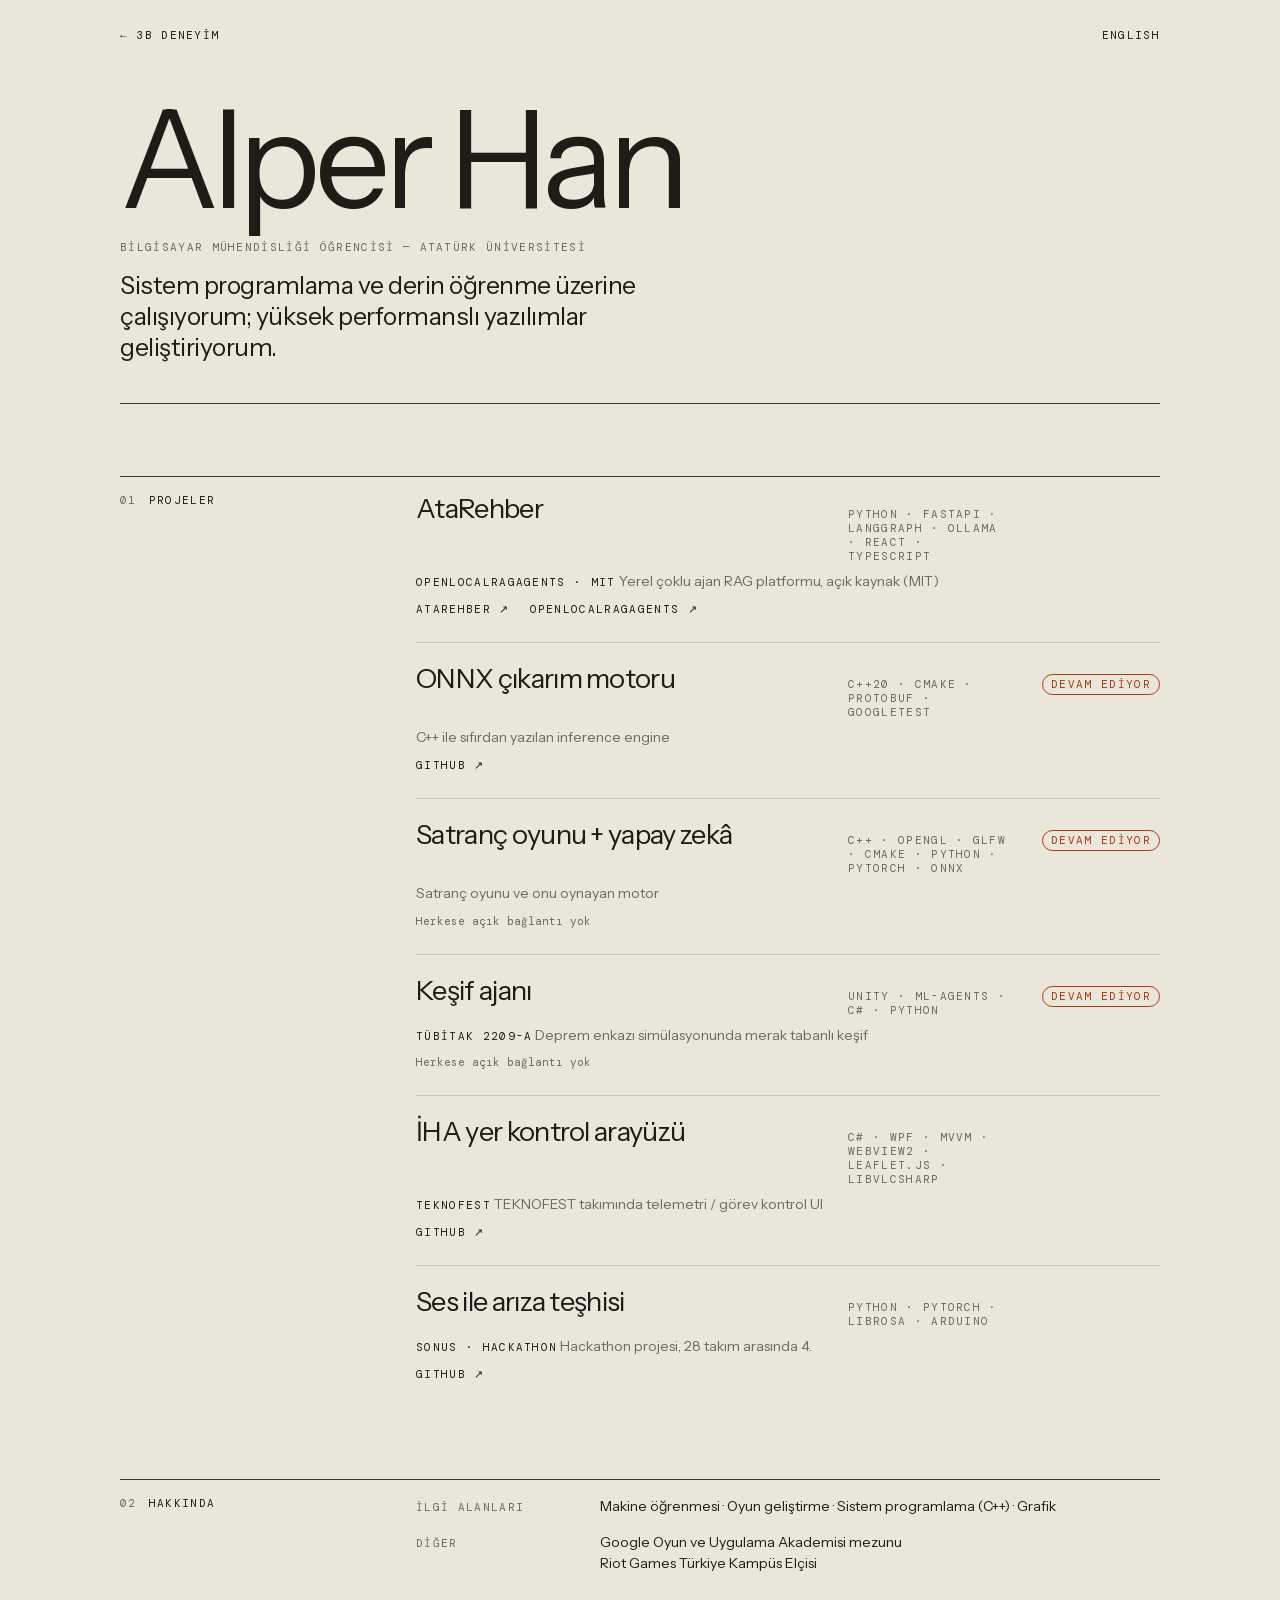
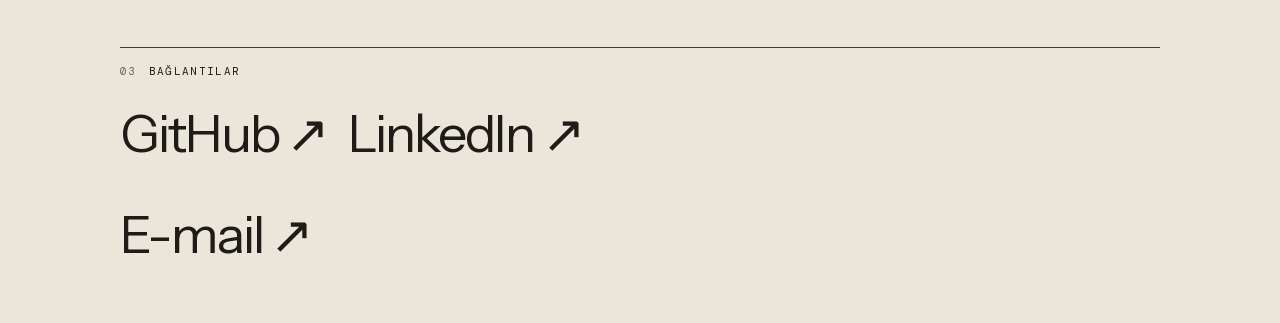
==== cv.html @ dc9bae09 "Yayın a87f12d" ====
<!doctype html>
<html lang="tr">
  <head>
    <meta charset="UTF-8" />
    <meta http-equiv="Content-Security-Policy" content="default-src 'self'; script-src 'self'; style-src 'self'; img-src 'self' data:; font-src 'self'; connect-src 'self'; object-src 'none'; base-uri 'self'; form-action 'none'; upgrade-insecure-requests" />
    <meta name="viewport" content="width=device-width, initial-scale=1.0" />
    <title>Alper Han · Hızlı görünüm</title>
    <meta name="description" content="Alper Han — Sistem programlama ve derin öğrenme üzerine çalışıyorum; yüksek performanslı yazılımlar geliştiriyorum." />
    <meta name="theme-color" content="#ebe6da" />
    <link rel="icon" type="image/svg+xml" href="/favicon.svg" />
    <link rel="canonical" href="https://siralper.github.io/cv" />
    <link rel="alternate" hreflang="en" href="https://siralper.github.io/en/cv" />
    <meta property="og:type" content="profile" />
    <meta property="og:title" content="Alper Han · Hızlı görünüm" />
    <meta property="og:description" content="Alper Han — Sistem programlama ve derin öğrenme üzerine çalışıyorum; yüksek performanslı yazılımlar geliştiriyorum." />
    <meta property="og:image" content="https://siralper.github.io/og-image.jpg" />
    <meta property="og:image:width" content="1200" />
    <meta property="og:image:height" content="630" />
    <meta name="twitter:card" content="summary_large_image" />
    <meta property="og:url" content="https://siralper.github.io/cv" />
    <link rel="preload" href="/fonts/instrumentsans-latin.woff2" as="font" type="font/woff2" crossorigin />
    <link rel="stylesheet" crossorigin href="/assets/quick-view-DRAt-xEB.css">
  </head>
  <body>
    
  <div class="qv">
    <header class="qv__header">
      <nav class="qv__nav" aria-label="Hızlı görünüm">
        <a href="/">← 3B deneyim</a>
        <a href="/en/cv" lang="en" hreflang="en">English</a>
      </nav>
      <h1 class="qv__name">Alper Han</h1>
      <p class="qv__role">Bilgisayar Mühendisliği Öğrencisi — Atatürk Üniversitesi</p>
      <p class="qv__about">Sistem programlama ve derin öğrenme üzerine çalışıyorum; yüksek performanslı yazılımlar geliştiriyorum.</p>
    </header>

    <section class="qv__section" aria-labelledby="qv-projects">
      <h2 class="qv__label" id="qv-projects"><span>01</span> Projeler</h2>
      <ol class="qv__list">
        <li class="qv__row">
          <strong class="qv__title">AtaRehber</strong>
          <span class="qv__meta"><span lang="en">Python · FastAPI · LangGraph · Ollama · React · TypeScript</span></span>
          <span class="qv__meta qv__status"></span>
          <p class="qv__summary"><span class="qv__tag">OpenLocalRagAgents · MIT</span> Yerel çoklu ajan RAG platformu, açık kaynak (MIT)</p>
          <p class="qv__links"><a href="https://github.com/SirAlper/AtaRehber" target="_blank" rel="noreferrer" lang="en">AtaRehber ↗</a><a href="https://github.com/SirAlper/OpenLocalRagAgents" target="_blank" rel="noreferrer" lang="en">OpenLocalRagAgents ↗</a></p>
        </li>
        <li class="qv__row">
          <strong class="qv__title">ONNX çıkarım motoru</strong>
          <span class="qv__meta"><span lang="en">C++20 · CMake · Protobuf · GoogleTest</span></span>
          <span class="qv__meta qv__status"><span class="status">Devam ediyor</span></span>
          <p class="qv__summary">C++ ile sıfırdan yazılan inference engine</p>
          <p class="qv__links"><a href="https://github.com/SirAlper/inference-engine" target="_blank" rel="noreferrer" lang="en">GitHub ↗</a></p>
        </li>
        <li class="qv__row">
          <strong class="qv__title">Satranç oyunu + yapay zekâ</strong>
          <span class="qv__meta"><span lang="en">C++ · OpenGL · GLFW · CMake · Python · PyTorch · ONNX</span></span>
          <span class="qv__meta qv__status"><span class="status">Devam ediyor</span></span>
          <p class="qv__summary">Satranç oyunu ve onu oynayan motor</p>
          <p class="qv__links"><span class="muted">Herkese açık bağlantı yok</span></p>
        </li>
        <li class="qv__row">
          <strong class="qv__title">Keşif ajanı</strong>
          <span class="qv__meta"><span lang="en">Unity · ML-Agents · C# · Python</span></span>
          <span class="qv__meta qv__status"><span class="status">Devam ediyor</span></span>
          <p class="qv__summary"><span class="qv__tag">TÜBİTAK 2209-A</span> Deprem enkazı simülasyonunda merak tabanlı keşif</p>
          <p class="qv__links"><span class="muted">Herkese açık bağlantı yok</span></p>
        </li>
        <li class="qv__row">
          <strong class="qv__title">İHA yer kontrol arayüzü</strong>
          <span class="qv__meta"><span lang="en">C# · WPF · MVVM · WebView2 · Leaflet.js · LibVLCSharp</span></span>
          <span class="qv__meta qv__status"></span>
          <p class="qv__summary"><span class="qv__tag">TEKNOFEST</span> TEKNOFEST takımında telemetri / görev kontrol UI</p>
          <p class="qv__links"><a href="https://github.com/SirAlper/EtukenControlStation" target="_blank" rel="noreferrer" lang="en">GitHub ↗</a></p>
        </li>
        <li class="qv__row">
          <strong class="qv__title">Ses ile arıza teşhisi</strong>
          <span class="qv__meta"><span lang="en">Python · PyTorch · librosa · Arduino</span></span>
          <span class="qv__meta qv__status"></span>
          <p class="qv__summary"><span class="qv__tag">Sonus · Hackathon</span> Hackathon projesi, 28 takım arasında 4.</p>
          <p class="qv__links"><a href="https://github.com/SirAlper/Sonus" target="_blank" rel="noreferrer" lang="en">GitHub ↗</a></p>
        </li></ol>
    </section>

    <section class="qv__section" aria-labelledby="qv-about">
      <h2 class="qv__label" id="qv-about"><span>02</span> Hakkında</h2>
      <dl class="qv__facts">
        <dt>İlgi alanları</dt><dd>Makine öğrenmesi · Oyun geliştirme · Sistem programlama (C++) · Grafik</dd>
        <dt>Diğer</dt><dd>Google Oyun ve Uygulama Akademisi mezunu<br />Riot Games Türkiye Kampüs Elçisi</dd>
      </dl>
    </section>

    <footer class="qv__footer">
      <span class="qv__label"><span>03</span> Bağlantılar</span>
      <p class="qv__links qv__links--big"><a href="https://github.com/SirAlper" target="_blank" rel="noreferrer" lang="en">GitHub ↗</a><a href="https://www.linkedin.com/in/alper-han-4a1a1bb9/" target="_blank" rel="noreferrer" lang="en">LinkedIn ↗</a><a href="mailto:hanalperhan@gmail.com" lang="en">E-mail ↗</a></p>
    </footer>
  </div>
  </body>
</html>
---- assets/quick-view-DRAt-xEB.css ----
@font-face{font-family:Instrument Sans;src:url(/fonts/instrumentsans-latin.woff2)format("woff2");font-weight:400 600;font-display:swap;unicode-range:U+??,U+131,U+152-153,U+2BB-2BC,U+2C6,U+2DA,U+2DC,U+304,U+308,U+329,U+2000-206F,U+20AC,U+2122,U+2191,U+2193,U+2212,U+2215,U+FEFF,U+FFFD}@font-face{font-family:Instrument Sans;src:url(/fonts/instrumentsans-latin-ext.woff2)format("woff2");font-weight:400 600;font-display:swap;unicode-range:U+100-2BA,U+2BD-2C5,U+2C7-2CC,U+2CE-2D7,U+2DD-2FF,U+304,U+308,U+329,U+1D00-1DBF,U+1E00-1E9F,U+1EF2-1EFF,U+2020,U+20A0-20AB,U+20AD-20C4,U+2113,U+2C60-2C7F,U+A720-A7FF}@font-face{font-family:DM Mono;src:url(/fonts/dmmono-400-latin.woff2)format("woff2");font-weight:400;font-display:swap;unicode-range:U+??,U+131,U+152-153,U+2BB-2BC,U+2C6,U+2DA,U+2DC,U+304,U+308,U+329,U+2000-206F,U+20AC,U+2122,U+2191,U+2193,U+2212,U+2215,U+FEFF,U+FFFD}@font-face{font-family:DM Mono;src:url(/fonts/dmmono-400-latin-ext.woff2)format("woff2");font-weight:400;font-display:swap;unicode-range:U+100-2BA,U+2BD-2C5,U+2C7-2CC,U+2CE-2D7,U+2DD-2FF,U+304,U+308,U+329,U+1D00-1DBF,U+1E00-1E9F,U+1EF2-1EFF,U+2020,U+20A0-20AB,U+20AD-20C4,U+2113,U+2C60-2C7F,U+A720-A7FF}@font-face{font-family:DM Mono;src:url(/fonts/dmmono-500-latin.woff2)format("woff2");font-weight:500;font-display:swap;unicode-range:U+??,U+131,U+152-153,U+2BB-2BC,U+2C6,U+2DA,U+2DC,U+304,U+308,U+329,U+2000-206F,U+20AC,U+2122,U+2191,U+2193,U+2212,U+2215,U+FEFF,U+FFFD}@font-face{font-family:DM Mono;src:url(/fonts/dmmono-500-latin-ext.woff2)format("woff2");font-weight:500;font-display:swap;unicode-range:U+100-2BA,U+2BD-2C5,U+2C7-2CC,U+2CE-2D7,U+2DD-2FF,U+304,U+308,U+329,U+1D00-1DBF,U+1E00-1E9F,U+1EF2-1EFF,U+2020,U+20A0-20AB,U+20AD-20C4,U+2113,U+2C60-2C7F,U+A720-A7FF}:root{--paper:#ebe6da;--paper-2:#e0d9ca;--paper-3:#d4ccba;--ink:#1f1c18;--ink-muted:#1f1c189e;--line:#1f1c1829;--line-strong:#1f1c18d9;--accent:#d9502a;--accent-ink:#a8381a;--font-display:"Instrument Sans", "Helvetica Neue", Arial, sans-serif;--font-mono:"DM Mono", ui-monospace, "SFMono-Regular", Menlo, monospace;--t-label:.6875rem;--t-label-track:.12em;--t-ui:.875rem;--ease:cubic-bezier(.65, 0, .35, 1);--gutter:clamp(16px, 3.2vw, 40px)}*,:before,:after{box-sizing:border-box}html{-webkit-text-size-adjust:100%}body{color:var(--ink);background:var(--paper);font-family:var(--font-display);-webkit-font-smoothing:antialiased;margin:0}a{color:inherit}[hidden]{display:none!important}::selection{color:var(--paper);background:var(--ink)}:focus-visible{outline:2px solid var(--accent-ink);outline-offset:3px}.mono,.label{font-family:var(--font-mono);font-size:var(--t-label);letter-spacing:var(--t-label-track);text-transform:uppercase}.muted{color:var(--ink-muted)}.todo{border:1px dashed var(--accent-ink);color:var(--accent-ink);font-family:var(--font-mono);letter-spacing:.06em;vertical-align:.1em;border-radius:3px;padding:0 .4em;font-size:.75em;line-height:1.5;display:inline-block}.visually-hidden{clip-path:inset(50%);white-space:nowrap;width:1px;height:1px;overflow:hidden;position:absolute!important}@media (prefers-reduced-motion:reduce){*,:before,:after{transition-duration:.01ms!important;animation-duration:.01ms!important;animation-iteration-count:1!important}}.qv{max-width:1120px;min-height:100vh;padding:28px var(--gutter) 48px;margin:0 auto}.qv a{transition:background-size .4s var(--ease);background:linear-gradient(currentColor,currentColor) 0 100%/0 1px no-repeat;text-decoration:none}:is(.qv a:hover,.qv a:focus-visible){background-size:100% 1px}.qv__nav{font-family:var(--font-mono);font-size:var(--t-label);letter-spacing:var(--t-label-track);text-transform:uppercase;justify-content:space-between;gap:16px;margin-bottom:56px;display:flex}.qv__header{border-bottom:1px solid var(--line-strong);padding-bottom:40px}.qv__name{letter-spacing:-.05em;margin:0;font-size:clamp(3rem,11vw,8.5rem);font-weight:400;line-height:.9}.qv__role{color:var(--ink-muted);font-family:var(--font-mono);font-size:var(--t-label);letter-spacing:var(--t-label-track);text-transform:uppercase;margin:20px 0 0}.qv__about{letter-spacing:-.02em;max-width:34rem;margin:16px 0 0;font-size:clamp(1.2rem,2vw,1.55rem);line-height:1.25}.qv__section,.qv__footer{border-top:1px solid var(--line-strong);grid-template-columns:minmax(0,1fr) minmax(0,3fr);column-gap:48px;margin-top:72px;padding-top:16px;display:grid}.qv__label{font-family:var(--font-mono);font-size:var(--t-label);letter-spacing:var(--t-label-track);text-transform:uppercase;gap:12px;margin:0 0 16px;font-weight:400;display:flex}.qv__label span{color:var(--ink-muted)}.qv__list{margin:0;padding:0;list-style:none}.qv__row{grid-template-columns:minmax(0,1fr) 10rem 8rem;align-items:baseline;gap:8px 24px;padding-bottom:24px;display:grid}.qv__row+.qv__row{border-top:1px solid var(--line);padding-top:20px}.qv__title{letter-spacing:-.025em;font-size:clamp(1.3rem,2.2vw,1.7rem);font-weight:400;line-height:1.15}.qv__meta{color:var(--ink-muted);font-family:var(--font-mono);font-size:var(--t-label);letter-spacing:var(--t-label-track);text-transform:uppercase}.qv__status{text-align:right}.status{color:var(--accent-ink);font-family:var(--font-mono);font-size:var(--t-label);letter-spacing:var(--t-label-track);text-transform:uppercase;white-space:nowrap;border:1px solid;border-radius:999px;padding:2px 8px;line-height:1.4;display:inline-block}.qv__summary,.qv__links{max-width:36rem;color:var(--ink-muted);font-size:var(--t-ui);grid-column:1/-1;margin:0;line-height:1.55}.qv__tag{color:var(--ink);font-family:var(--font-mono);font-size:var(--t-label);letter-spacing:var(--t-label-track);text-transform:uppercase}.qv__links{color:var(--ink);font-family:var(--font-mono);font-size:var(--t-label);letter-spacing:var(--t-label-track);text-transform:uppercase;flex-wrap:wrap;gap:20px;display:flex}.qv__links .muted{text-transform:none;letter-spacing:0}.qv__links--big{font-family:var(--font-display);letter-spacing:-.04em;text-transform:none;font-size:clamp(1.75rem,5vw,3.25rem)}.qv__facts{font-size:var(--t-ui);grid-template-columns:10rem minmax(0,1fr);gap:14px 24px;margin:0;line-height:1.55;display:grid}.qv__facts dt{color:var(--ink-muted);font-family:var(--font-mono);font-size:var(--t-label);letter-spacing:var(--t-label-track);text-transform:uppercase;line-height:2}.qv__facts dd{margin:0}@media (max-width:760px){.qv__nav{margin-bottom:40px}.qv__section,.qv__footer{grid-template-columns:minmax(0,1fr);margin-top:48px}.qv__row{grid-template-columns:minmax(0,1fr) max-content}.qv__title{grid-column:1/-1}.qv__facts{grid-template-columns:minmax(0,1fr);row-gap:4px}.qv__facts dd+dt{margin-top:12px}}
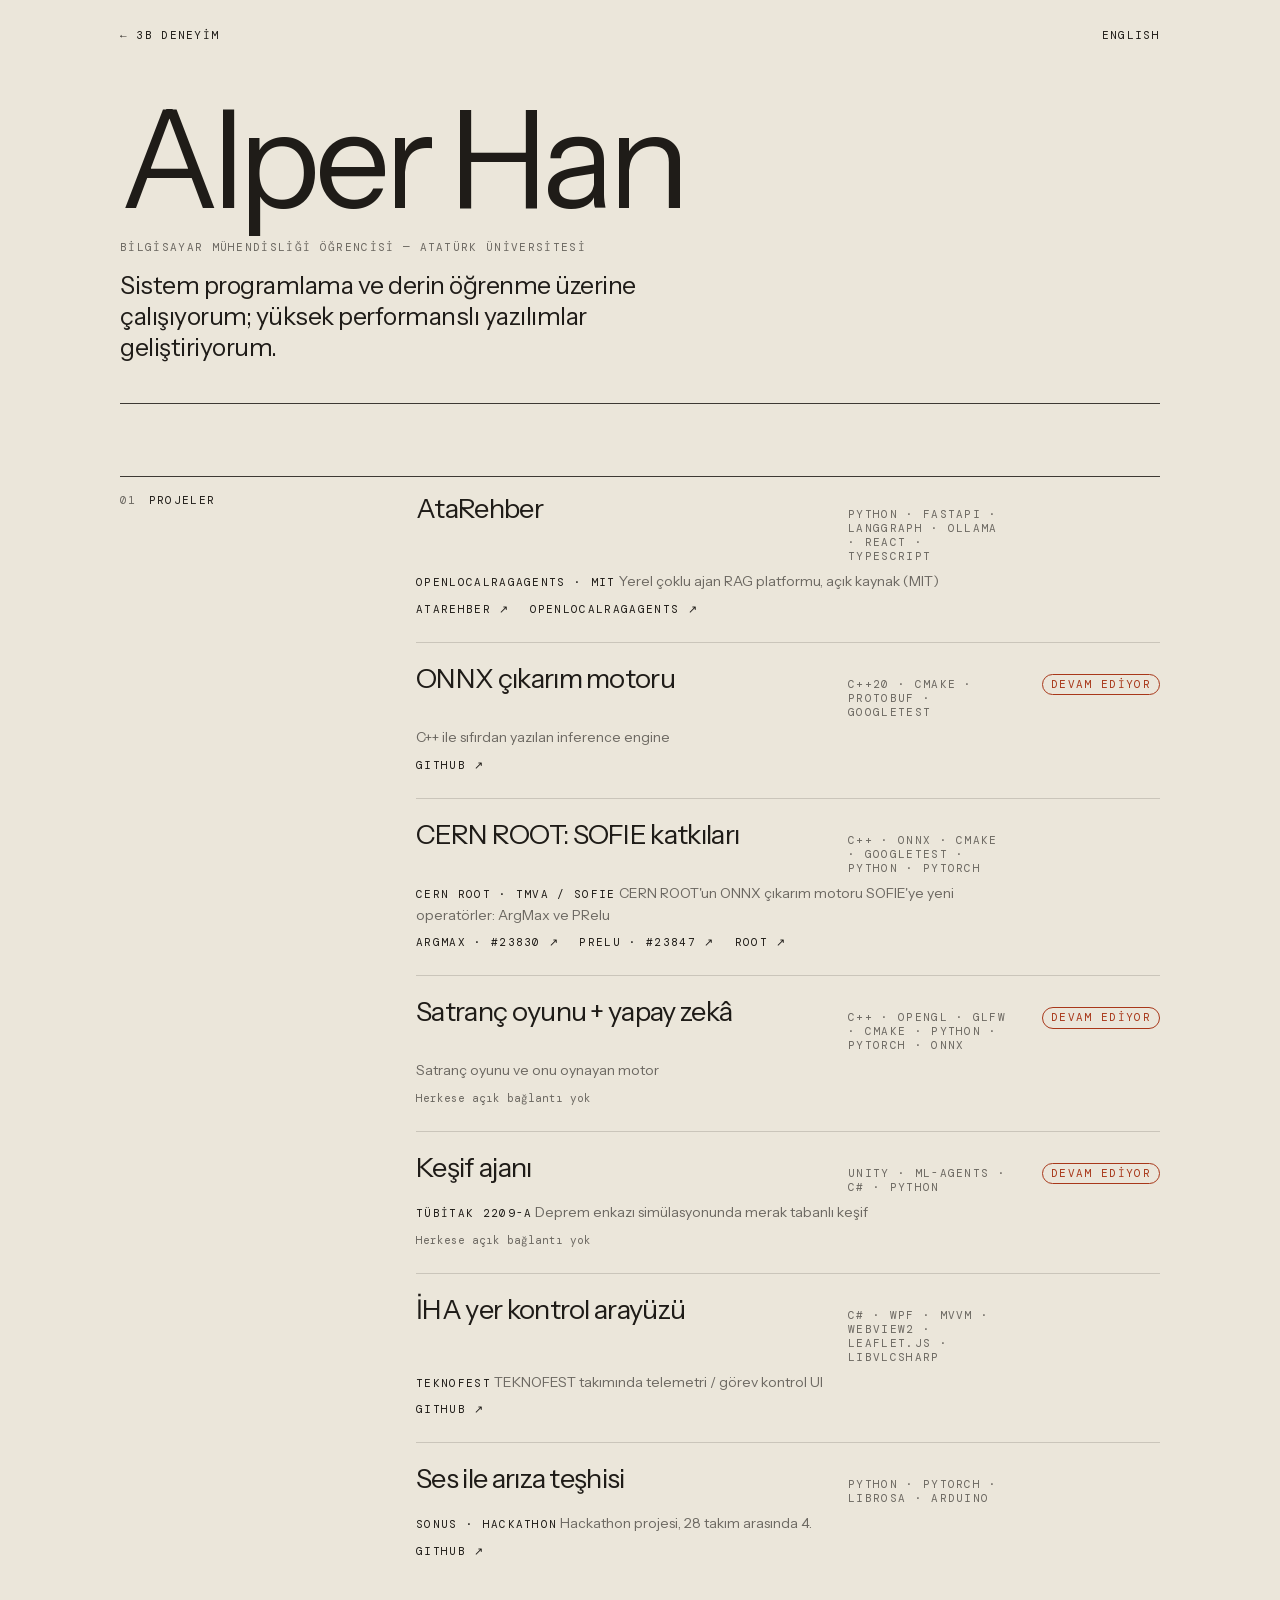
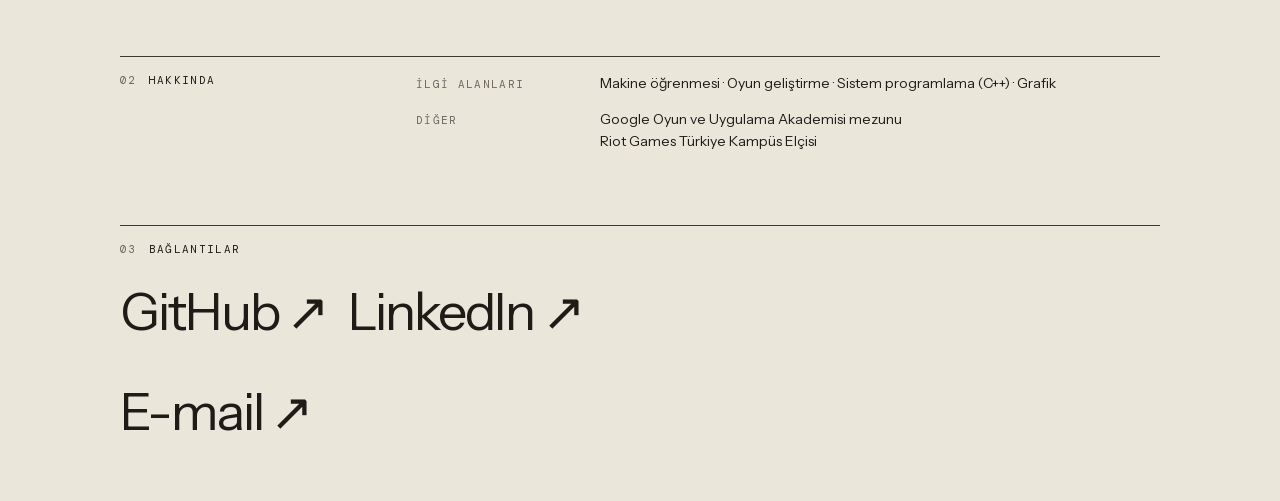
==== commit 3311d1bf: "Yayın 6d8bc40" ====
--- a/cv.html
+++ b/cv.html
@@ -52,6 +52,13 @@
           <p class="qv__links"><a href="https://github.com/SirAlper/inference-engine" target="_blank" rel="noreferrer" lang="en">GitHub ↗</a></p>
         </li>
         <li class="qv__row">
+          <strong class="qv__title">CERN ROOT: SOFIE katkıları</strong>
+          <span class="qv__meta"><span lang="en">C++ · ONNX · CMake · GoogleTest · Python · PyTorch</span></span>
+          <span class="qv__meta qv__status"></span>
+          <p class="qv__summary"><span class="qv__tag">CERN ROOT · TMVA / SOFIE</span> CERN ROOT&#39;un ONNX çıkarım motoru SOFIE&#39;ye yeni operatörler: ArgMax ve PRelu</p>
+          <p class="qv__links"><a href="https://github.com/root-project/root/pull/23830" target="_blank" rel="noreferrer" lang="en">ArgMax · #23830 ↗</a><a href="https://github.com/root-project/root/pull/23847" target="_blank" rel="noreferrer" lang="en">PRelu · #23847 ↗</a><a href="https://github.com/root-project/root" target="_blank" rel="noreferrer" lang="en">ROOT ↗</a></p>
+        </li>
+        <li class="qv__row">
           <strong class="qv__title">Satranç oyunu + yapay zekâ</strong>
           <span class="qv__meta"><span lang="en">C++ · OpenGL · GLFW · CMake · Python · PyTorch · ONNX</span></span>
           <span class="qv__meta qv__status"><span class="status">Devam ediyor</span></span>
